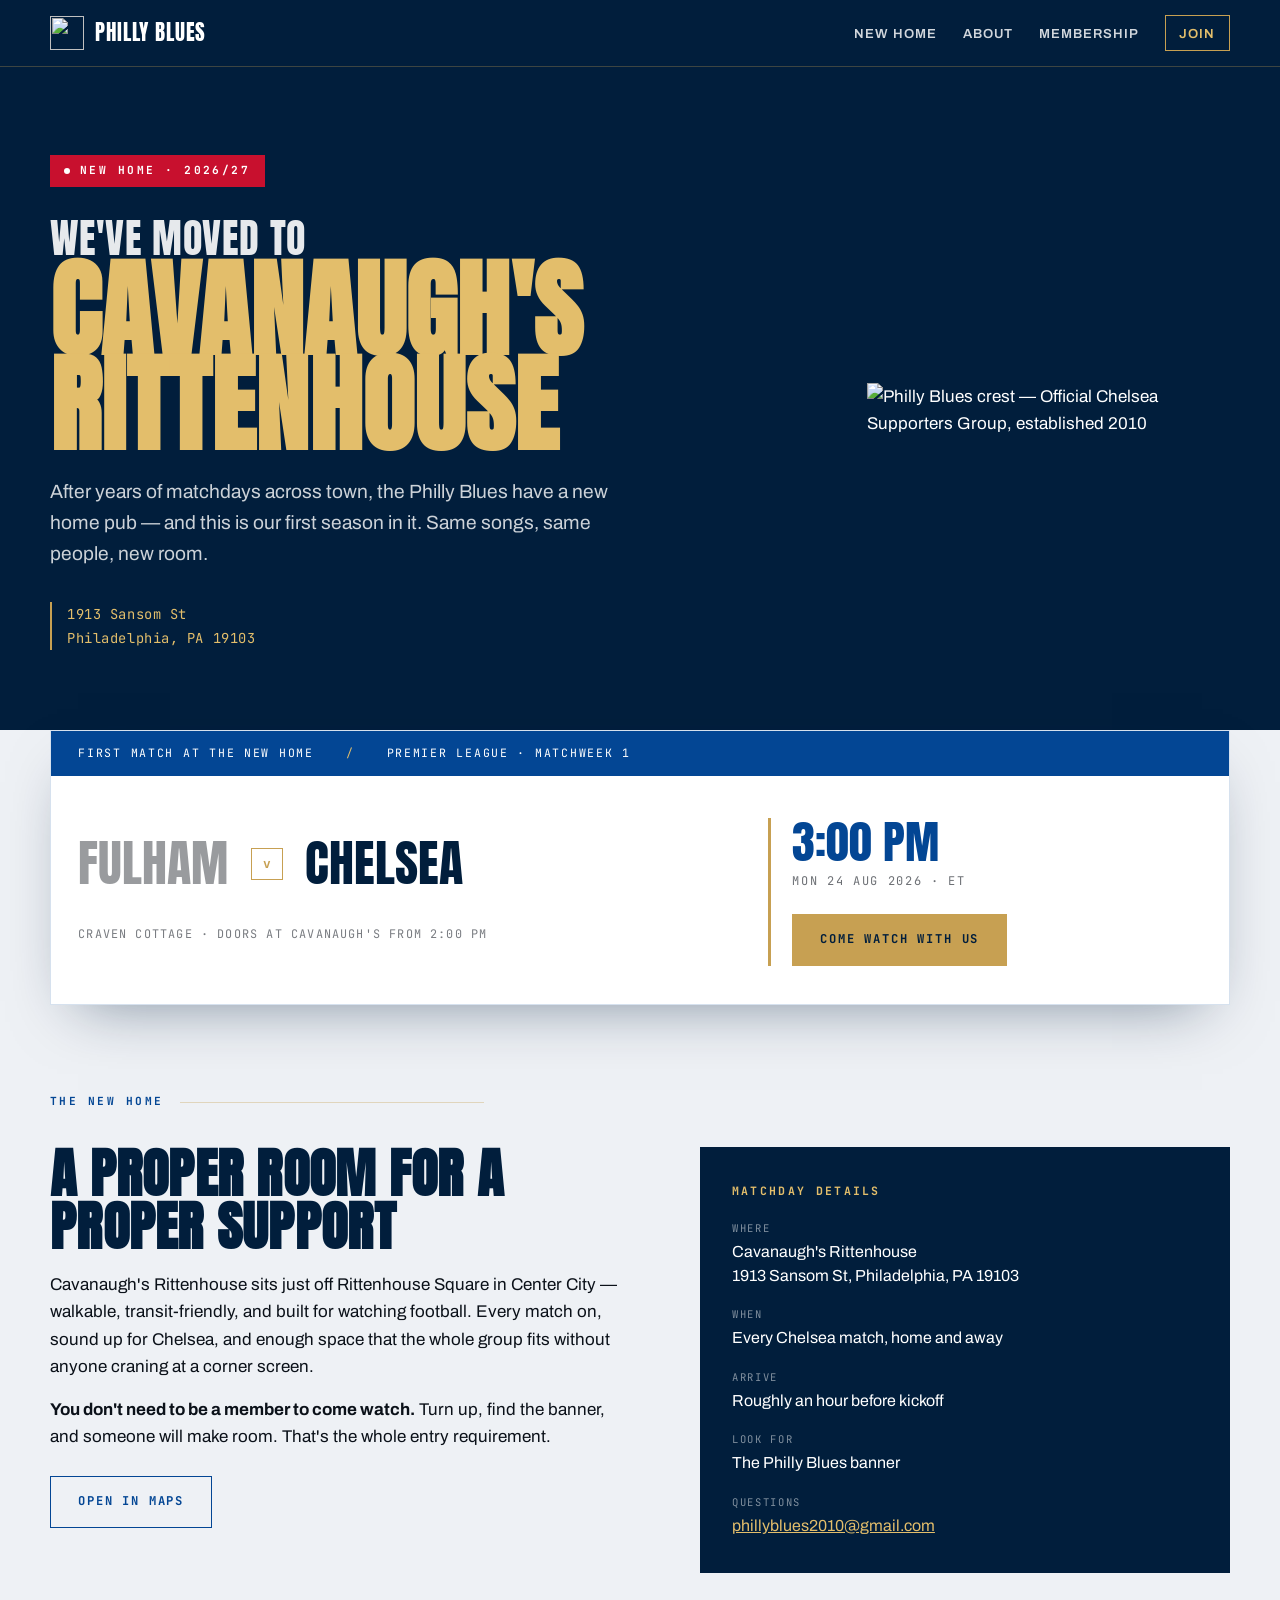
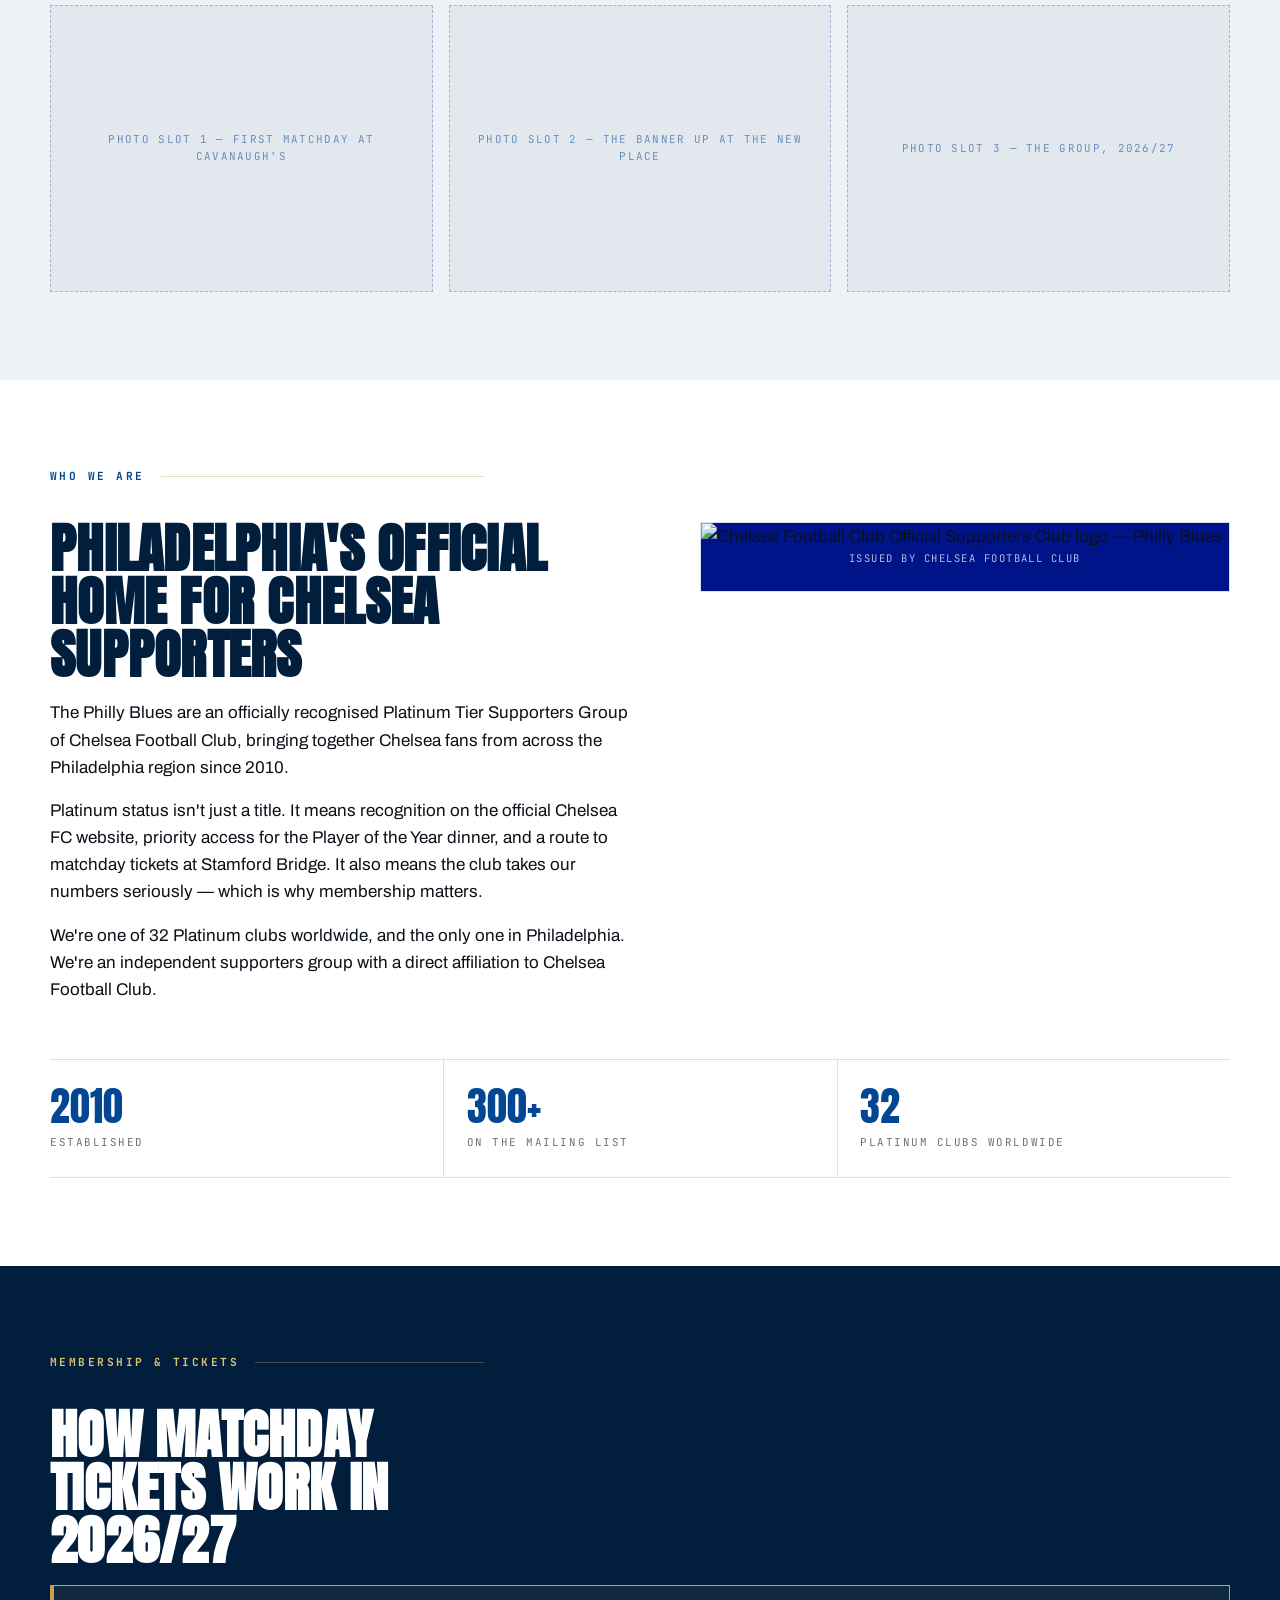
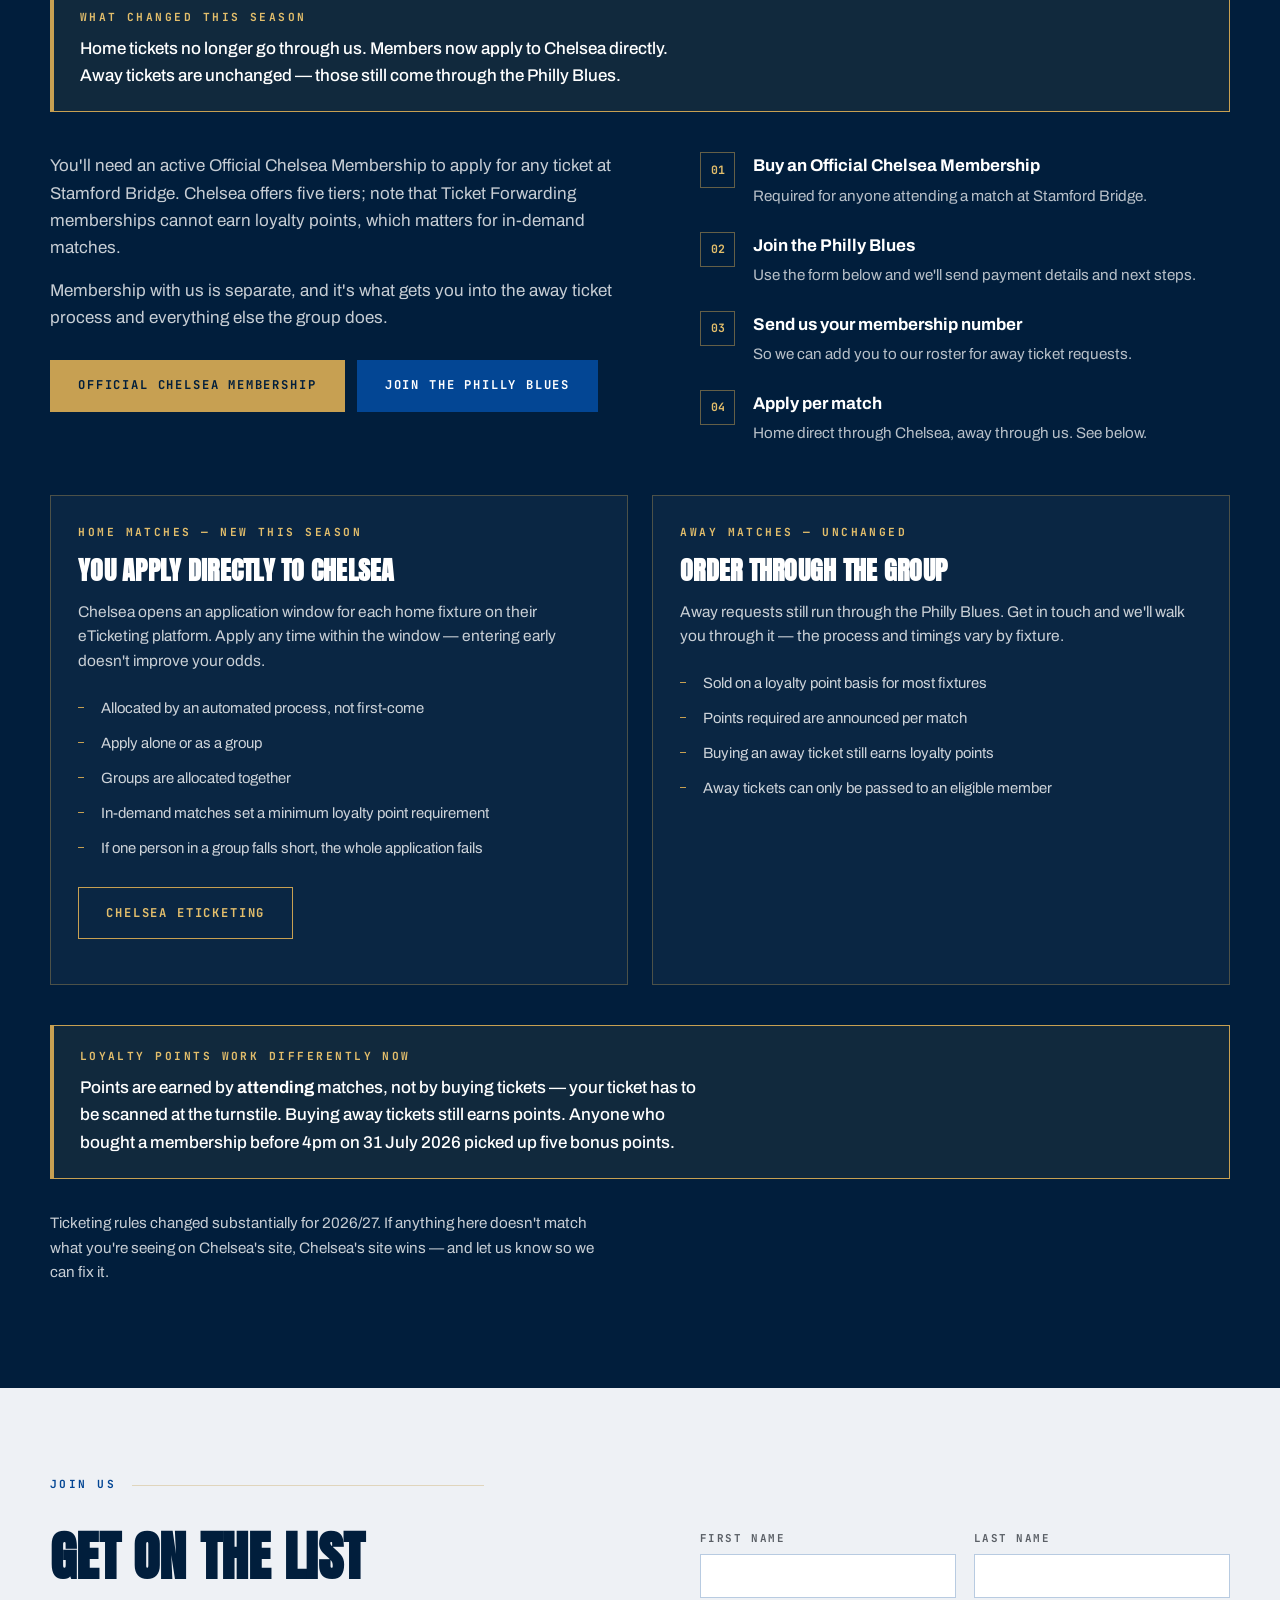
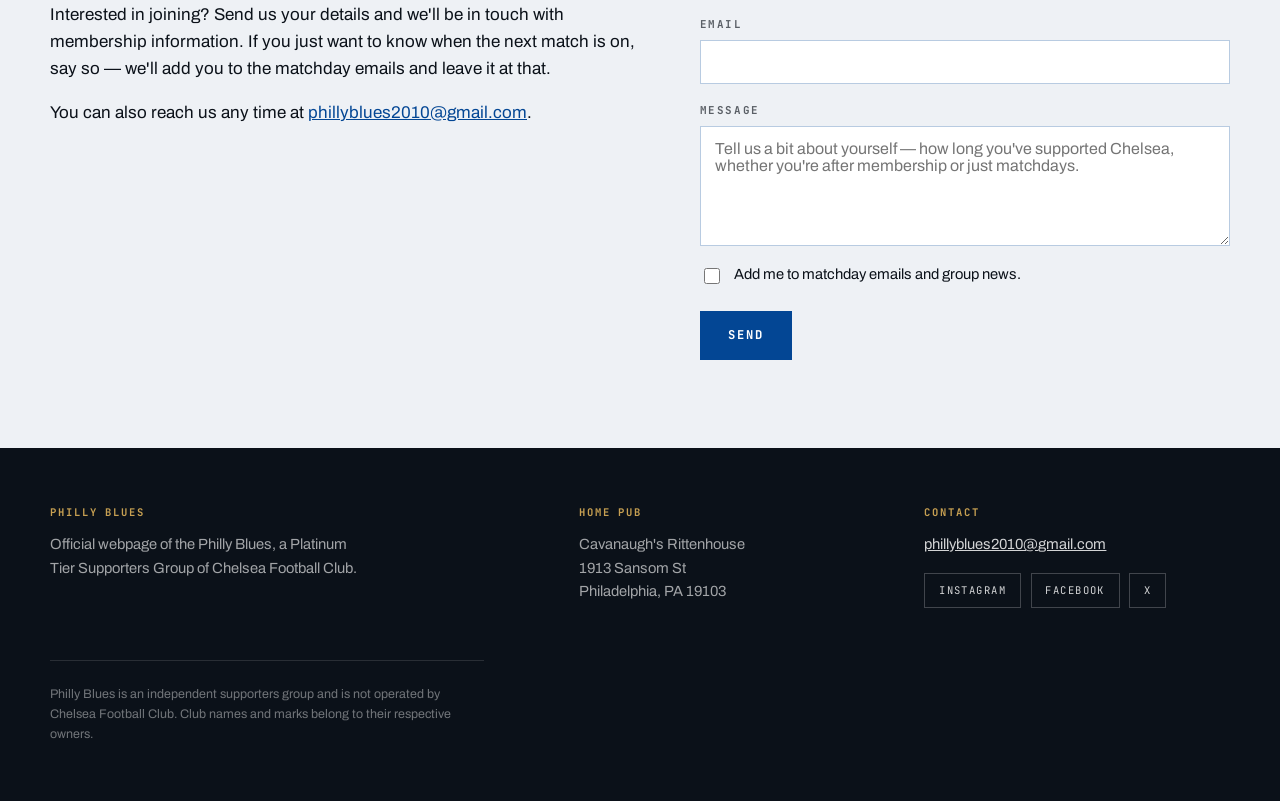
==== index.html @ 61b30cb5 "Add files via upload" ====
<!DOCTYPE html>
<html lang="en">
<head>
<meta charset="utf-8">
<meta name="viewport" content="width=device-width, initial-scale=1">
<title>Philly Blues — Chelsea FC Supporters Group, Philadelphia</title>
<meta name="description" content="The Philly Blues are an official Platinum Tier Chelsea Football Club supporters group in Philadelphia. New home for 2026/27: Cavanaugh's Rittenhouse, 1913 Sansom St.">

<!-- ===================================================================== -->
<!-- TEST DEPLOY ONLY. DELETE THE NEXT LINE BEFORE CONNECTING THE DOMAIN.  -->
<!-- It tells search engines not to index the page. Leaving it in means    -->
<!-- the real site will never show up in Google.                           -->
<!-- ===================================================================== -->
<meta name="robots" content="noindex, nofollow">

<!-- Open Graph: controls how the link looks when shared to Facebook / WhatsApp / iMessage -->
<meta property="og:title" content="Philly Blues — New home for 2026/27">
<meta property="og:description" content="We've moved to Cavanaugh's Rittenhouse. First match Monday 24 August, Fulham v Chelsea, 3:00 PM ET.">
<meta property="og:type" content="website">
<meta property="og:url" content="https://www.phillybluescfc.com/">
<meta property="og:image" content="https://www.phillybluescfc.com/assets/crest-512.png">
<link rel="icon" href="assets/crest-512.png">

<link rel="preconnect" href="https://fonts.googleapis.com">
<link rel="preconnect" href="https://fonts.gstatic.com" crossorigin>
<link href="https://fonts.googleapis.com/css2?family=Anton&family=Archivo:wght@400;500;600;700&family=JetBrains+Mono:wght@400;700&display=swap" rel="stylesheet">

<style>
:root{
  --navy:#034694;
  --navy-deep:#011E3C;
  --navy-mid:#022f68;
  --chelsea-blue:#001489;
  --gold:#C7A052;
  --gold-bright:#E3BE6B;
  --paper:#EEF1F5;
  --paper-warm:#E3E8EE;
  --ink:#0B1119;
  --red:#C8102E;
  --rule:rgba(199,160,82,.35);

  --display:'Anton',Impact,sans-serif;
  --body:'Archivo',system-ui,-apple-system,sans-serif;
  --data:'JetBrains Mono',ui-monospace,monospace;

  --wrap:1180px;
}

*{box-sizing:border-box}
html{scroll-behavior:smooth}
body{
  margin:0;
  background:var(--paper);
  color:var(--ink);
  font-family:var(--body);
  font-size:17px;
  line-height:1.6;
  -webkit-font-smoothing:antialiased;
}
.wrap{width:min(var(--wrap),100% - 2.5rem);margin-inline:auto}

/* ---------- shared type devices ---------- */
.eyebrow{
  font-family:var(--data);
  font-size:.7rem;
  letter-spacing:.22em;
  text-transform:uppercase;
  font-weight:700;
}
.rule-label{
  display:flex;align-items:center;gap:1rem;
  font-family:var(--data);font-size:.7rem;letter-spacing:.22em;
  text-transform:uppercase;color:var(--navy);font-weight:700;
  margin:0 0 2.25rem;
}
.rule-label::after{content:"";flex:1;height:1px;background:var(--rule)}

h2{
  font-family:var(--display);
  font-size:clamp(2.1rem,5vw,3.4rem);
  line-height:.98;
  letter-spacing:.005em;
  text-transform:uppercase;
  margin:0 0 1.1rem;
  color:var(--navy-deep);
}
h3{font-size:1.05rem;font-weight:700;margin:0 0 .5rem;letter-spacing:-.01em}
p{margin:0 0 1rem;max-width:62ch}
a{color:var(--navy)}

:focus-visible{outline:3px solid var(--gold-bright);outline-offset:3px;border-radius:2px}

/* ---------- nav ---------- */
header{
  position:sticky;top:0;z-index:50;
  background:var(--navy-deep);
  border-bottom:1px solid rgba(199,160,82,.3);
}
header .wrap{display:flex;align-items:center;justify-content:space-between;height:66px;gap:1rem}
.brand{display:flex;align-items:center;gap:.7rem;text-decoration:none}
.brand img{width:34px;height:34px}
.brand span{
  font-family:var(--display);color:#fff;font-size:1.32rem;
  letter-spacing:.04em;text-transform:uppercase;white-space:nowrap;
}
nav{display:flex;align-items:center;gap:1.6rem}
nav a{
  color:rgba(255,255,255,.82);text-decoration:none;
  font-size:.82rem;font-weight:600;letter-spacing:.08em;text-transform:uppercase;
  white-space:nowrap;transition:color .18s;
}
nav a:hover{color:var(--gold-bright)}
nav a.join{
  border:1px solid var(--gold);color:var(--gold-bright);padding:.42rem .85rem;
}
nav a.join:hover{background:var(--gold);color:var(--navy-deep)}
@media(max-width:820px){nav{gap:1rem}nav .hide-sm{display:none}}
@media(max-width:420px){.brand span{font-size:1.1rem}.brand img{width:28px;height:28px}}

/* ---------- hero ---------- */
.hero{
  position:relative;
  background:var(--navy-deep);
  color:#fff;
  padding:clamp(3.5rem,8vw,5.5rem) 0 clamp(9rem,16vw,12rem);
}
.hero .wrap{
  position:relative;z-index:1;
  display:grid;grid-template-columns:1.35fr .65fr;
  gap:clamp(2rem,5vw,4rem);align-items:center;
}
/* The crest is shown clean and unaltered — no opacity, no effects,
   on a plain background, per Chelsea's OSC logo usage guidance. */
.hero-crest{width:100%;max-width:400px;height:auto;justify-self:center}
@media(max-width:860px){
  .hero .wrap{grid-template-columns:1fr}
  .hero-crest{max-width:190px;justify-self:start;order:-1;margin-bottom:.5rem}
}

.flag{
  display:inline-flex;align-items:center;gap:.6rem;
  background:var(--red);color:#fff;
  padding:.45rem .9rem;margin-bottom:1.9rem;
}
.flag .dot{width:6px;height:6px;background:#fff;border-radius:50%;
  animation:pulse 2.4s ease-in-out infinite}
@keyframes pulse{0%,100%{opacity:1}50%{opacity:.28}}

.hero-pre{
  font-family:var(--display);
  font-size:clamp(1.5rem,3.4vw,2.5rem);
  line-height:1;text-transform:uppercase;letter-spacing:.02em;
  color:rgba(255,255,255,.9);margin:0 0 .35rem;
}
.hero h1{
  font-family:var(--display);
  font-size:clamp(2.9rem,9.4vw,6.6rem);
  line-height:.9;
  text-transform:uppercase;
  letter-spacing:.004em;
  margin:0 0 1.5rem;
  max-width:13ch;
  color:var(--gold-bright);
}
.hero .kicker{
  font-size:clamp(1rem,2vw,1.2rem);
  color:rgba(255,255,255,.8);max-width:52ch;margin-bottom:2rem;
}
.addr{
  font-family:var(--data);font-size:.86rem;letter-spacing:.04em;
  color:var(--gold-bright);
  border-left:2px solid var(--gold);padding-left:.95rem;line-height:1.75;
}

/* ---------- signature: the matchday card ---------- */
.fixture-zone{background:var(--paper);position:relative}
.fixture{
  background:#fff;
  margin-top:clamp(-8rem,-11vw,-6rem);
  border:1px solid rgba(3,70,148,.16);
  box-shadow:0 24px 60px -28px rgba(1,30,60,.5);
  position:relative;z-index:2;
}
.fixture-rail{
  display:flex;flex-wrap:wrap;gap:.6rem 2rem;
  background:var(--navy);color:#fff;
  padding:.85rem 1.7rem;
  font-family:var(--data);font-size:.72rem;letter-spacing:.15em;text-transform:uppercase;
}
.fixture-rail .sep{color:var(--gold-bright)}
.fixture-body{
  display:grid;grid-template-columns:1.5fr 1fr;gap:2.5rem;
  padding:2.6rem 1.7rem 2.4rem;align-items:center;
}
@media(max-width:860px){.fixture-body{grid-template-columns:1fr;gap:1.8rem}}

.tie{display:flex;align-items:center;gap:1.4rem;flex-wrap:wrap}
.tie .team{
  font-family:var(--display);
  font-size:clamp(1.8rem,4.6vw,3.1rem);
  line-height:1;text-transform:uppercase;color:var(--navy-deep);
}
.tie .team.home{color:rgba(11,17,25,.42)}
.tie .v{
  font-family:var(--data);font-size:.8rem;font-weight:700;
  color:var(--gold);border:1px solid var(--gold);
  width:2rem;height:2rem;display:grid;place-items:center;flex:none;
}
.tie-meta{
  font-family:var(--data);font-size:.74rem;letter-spacing:.1em;
  text-transform:uppercase;color:rgba(11,17,25,.55);
  margin-top:.9rem;width:100%;
}
.kickoff{
  border-left:3px solid var(--gold);padding-left:1.3rem;
}
.kickoff .t{
  font-family:var(--display);font-size:clamp(2rem,4.6vw,2.9rem);
  line-height:1;color:var(--navy);
}
.kickoff .d{
  font-family:var(--data);font-size:.75rem;letter-spacing:.14em;
  text-transform:uppercase;color:rgba(11,17,25,.6);margin-top:.5rem;
}

/* ---------- buttons ---------- */
.btn{
  display:inline-block;text-decoration:none;
  font-family:var(--data);font-size:.76rem;font-weight:700;
  letter-spacing:.15em;text-transform:uppercase;
  padding:.95rem 1.7rem;border:1px solid transparent;cursor:pointer;
  transition:background .18s,color .18s,border-color .18s;
}
.btn-primary{background:var(--navy);color:#fff}
.btn-primary:hover{background:var(--navy-deep)}
.btn-gold{background:var(--gold);color:var(--navy-deep)}
.btn-gold:hover{background:var(--gold-bright)}
.btn-ghost{border-color:var(--navy);color:var(--navy);background:transparent}
.btn-ghost:hover{background:var(--navy);color:#fff}

/* ---------- sections ---------- */
section{padding:clamp(3.5rem,7vw,5.5rem) 0}
.two-col{display:grid;grid-template-columns:1.05fr .95fr;gap:clamp(2rem,5vw,4.5rem);align-items:start}
@media(max-width:860px){.two-col{grid-template-columns:1fr}}

.venue-card{
  background:var(--navy-deep);color:#fff;padding:2.2rem 2rem;
}
.venue-card h3{color:var(--gold-bright);font-family:var(--data);
  font-size:.72rem;letter-spacing:.2em;text-transform:uppercase;margin-bottom:1.2rem}
.venue-card dl{margin:0;display:grid;gap:1.15rem}
.venue-card dt{
  font-family:var(--data);font-size:.66rem;letter-spacing:.16em;
  text-transform:uppercase;color:rgba(255,255,255,.5);margin-bottom:.2rem;
}
.venue-card dd{margin:0;font-size:1rem;line-height:1.5}
.venue-card a{color:var(--gold-bright)}

.stats{
  display:grid;grid-template-columns:repeat(3,1fr);
  border-top:1px solid var(--rule);border-bottom:1px solid var(--rule);
  margin:2.5rem 0 0;
}
@media(max-width:680px){.stats{grid-template-columns:1fr;}
  .stats .stat+.stat{border-top:1px solid var(--rule);border-left:0}}
.stat{padding:1.6rem 1.4rem 1.6rem 0}
.stat+.stat{border-left:1px solid var(--rule);padding-left:1.4rem}
.stat .n{font-family:var(--display);font-size:2.5rem;line-height:1;color:var(--navy)}
.stat .l{font-family:var(--data);font-size:.68rem;letter-spacing:.14em;
  text-transform:uppercase;color:rgba(11,17,25,.6);margin-top:.5rem}

/* membership */
.membership{background:var(--navy-deep);color:#fff}
.membership h2{color:#fff}
.membership .rule-label{color:var(--gold-bright)}
.membership .rule-label::after{background:rgba(199,160,82,.35)}
.membership p{color:rgba(255,255,255,.78)}
.alert{
  border:1px solid var(--gold);border-left-width:4px;
  padding:1.4rem 1.6rem;margin:0 0 2rem;background:rgba(199,160,82,.08);
}
.alert .eyebrow{color:var(--gold-bright);display:block;margin-bottom:.5rem}
.alert p{color:#fff;margin:0;font-weight:500}
.steps{list-style:none;margin:0;padding:0;display:grid;gap:1.4rem;counter-reset:s}
.steps li{display:grid;grid-template-columns:auto 1fr;gap:1.1rem;align-items:start}
.steps li::before{
  counter-increment:s;content:counter(s,decimal-leading-zero);
  font-family:var(--data);font-size:.72rem;font-weight:700;color:var(--gold-bright);
  border:1px solid rgba(199,160,82,.5);width:2.1rem;height:2.1rem;
  display:grid;place-items:center;
}
.steps strong{display:block;color:#fff;margin-bottom:.15rem}
.steps span{color:rgba(255,255,255,.72);font-size:.95rem}

/* join form */
.form-grid{display:grid;grid-template-columns:1fr 1fr;gap:1.1rem}
@media(max-width:560px){.form-grid{grid-template-columns:1fr}}
.field{display:flex;flex-direction:column;gap:.4rem;margin-bottom:1.1rem}
.field label{
  font-family:var(--data);font-size:.68rem;letter-spacing:.14em;
  text-transform:uppercase;color:rgba(11,17,25,.65);font-weight:700;
}
.field input,.field textarea{
  font-family:var(--body);font-size:1rem;padding:.8rem .9rem;
  border:1px solid rgba(3,70,148,.28);background:#fff;color:var(--ink);
  transition:border-color .18s;
}
.field input:focus,.field textarea:focus{border-color:var(--navy)}
.field textarea{min-height:120px;resize:vertical}
.check{display:flex;gap:.7rem;align-items:flex-start;margin-bottom:1.5rem;font-size:.92rem}
.check input{margin-top:.3rem;width:16px;height:16px;flex:none;accent-color:var(--navy)}

/* Official Supporters Club badge — Chelsea-issued logo, shown unaltered on its
   own Reflex Blue (#001489) so the artwork sits on a plain, matching field. */
.osc-card{border:1px solid rgba(3,70,148,.16)}
.osc-card img{display:block;width:100%;height:auto;background:var(--chelsea-blue)}
.osc-card figcaption{
  background:var(--chelsea-blue);color:rgba(255,255,255,.7);
  font-family:var(--data);font-size:.66rem;letter-spacing:.14em;
  text-transform:uppercase;padding:0 1.4rem 1.5rem;text-align:center;
}

/* home vs away ticket cards */
.ticket-split{
  display:grid;grid-template-columns:1fr 1fr;gap:1.5rem;margin-top:3rem;
}
@media(max-width:860px){.ticket-split{grid-template-columns:1fr}}
.ticket-card{
  border:1px solid rgba(199,160,82,.35);
  padding:1.8rem 1.7rem;
  background:rgba(255,255,255,.035);
}
.ticket-card .eyebrow{color:var(--gold-bright);display:block;margin-bottom:.9rem}
.ticket-card h3{
  font-family:var(--display);font-size:1.6rem;line-height:1.05;
  text-transform:uppercase;color:#fff;margin:0 0 1rem;letter-spacing:.01em;
}
.ticket-card p{color:rgba(255,255,255,.78);font-size:.97rem}
.ticket-card ul{margin:1.1rem 0 0;padding:0;list-style:none}
.ticket-card li{
  color:rgba(255,255,255,.8);font-size:.93rem;line-height:1.45;
  padding:.42rem 0 .42rem 1.4rem;position:relative;
}
.ticket-card li::before{
  content:"";position:absolute;left:0;top:.95rem;
  width:6px;height:1px;background:var(--gold);
}
.btn-ghost-light{border-color:var(--gold);color:var(--gold-bright);background:transparent}
.btn-ghost-light:hover{background:var(--gold);color:var(--navy-deep)}

/* photo placeholders — remove once real Cavanaugh's photos exist */
.photo-slot{
  aspect-ratio:4/3;background:var(--paper-warm);
  border:1px dashed rgba(3,70,148,.3);
  display:grid;place-items:center;text-align:center;padding:1rem;
  font-family:var(--data);font-size:.68rem;letter-spacing:.12em;
  text-transform:uppercase;color:rgba(3,70,148,.55);
}
.photo-row{display:grid;grid-template-columns:repeat(3,1fr);gap:1rem;margin-top:2rem}
@media(max-width:680px){.photo-row{grid-template-columns:1fr}}

footer{background:var(--ink);color:rgba(255,255,255,.62);padding:3.5rem 0 2.5rem;font-size:.92rem}
footer .cols{display:grid;grid-template-columns:1.6fr 1fr 1fr;gap:2.5rem}
@media(max-width:760px){footer .cols{grid-template-columns:1fr;gap:1.8rem}}
footer h4{
  font-family:var(--data);font-size:.66rem;letter-spacing:.18em;text-transform:uppercase;
  color:var(--gold);margin:0 0 .8rem;
}
footer a{color:rgba(255,255,255,.82)}
.socials{display:flex;flex-wrap:wrap;gap:.6rem;margin:.9rem 0 0;padding:0;list-style:none}
.socials a{
  display:inline-block;text-decoration:none;
  border:1px solid rgba(255,255,255,.22);
  color:rgba(255,255,255,.82);
  font-family:var(--data);font-size:.66rem;letter-spacing:.14em;
  text-transform:uppercase;padding:.5rem .85rem;
  transition:border-color .18s,color .18s,background .18s;
}
.socials a:hover{border-color:var(--gold);color:var(--navy-deep);background:var(--gold)}
.legal{
  margin-top:2.5rem;padding-top:1.5rem;border-top:1px solid rgba(255,255,255,.12);
  font-size:.78rem;color:rgba(255,255,255,.42);
}

@media(prefers-reduced-motion:reduce){
  *{animation:none!important;transition:none!important}
  html{scroll-behavior:auto}
}
</style>
</head>
<body>

<header>
  <div class="wrap">
    <a class="brand" href="#top">
      <img src="assets/crest-knockout.png" alt="">
      <span>Philly Blues</span>
    </a>
    <nav>
      <a href="#venue" class="hide-sm">New home</a>
      <a href="#about" class="hide-sm">About</a>
      <a href="#membership" class="hide-sm">Membership</a>
      <a href="#join" class="join">Join</a>
    </nav>
  </div>
</header>

<main id="top">

  <!-- ===================== HERO ===================== -->
  <div class="hero" id="home">
    <div class="wrap">
      <div>
        <span class="flag eyebrow"><span class="dot"></span> New home · 2026/27</span>
        <p class="hero-pre">We've moved to</p>
        <h1>Cavanaugh's Rittenhouse</h1>
        <p class="kicker">
          After years of matchdays across town, the Philly Blues have a new home pub —
          and this is our first season in it. Same songs, same people, new room.
        </p>
        <p class="addr">
          1913 Sansom St<br>
          Philadelphia, PA 19103
        </p>
      </div>
      <img class="hero-crest" src="assets/crest.png"
           alt="Philly Blues crest — Official Chelsea Supporters Group, established 2010">
    </div>
  </div>

  <!-- ============== SIGNATURE: MATCHDAY CARD ============== -->
  <div class="fixture-zone">
    <div class="wrap">
      <div class="fixture">
        <div class="fixture-rail">
          <span>First match at the new home</span>
          <span class="sep">/</span>
          <span>Premier League · Matchweek 1</span>
        </div>
        <div class="fixture-body">
          <div>
            <div class="tie">
              <span class="team home">Fulham</span>
              <span class="v">v</span>
              <span class="team">Chelsea</span>
              <div class="tie-meta">Craven Cottage · Doors at Cavanaugh's from 2:00 PM</div>
            </div>
          </div>
          <div class="kickoff">
            <div class="t">3:00 PM</div>
            <div class="d">Mon 24 Aug 2026 · ET</div>
            <p style="margin:1.4rem 0 0">
              <a class="btn btn-gold" href="#join">Come watch with us</a>
            </p>
          </div>
        </div>
      </div>
    </div>
  </div>

  <!-- ===================== THE NEW HOME ===================== -->
  <section id="venue">
    <div class="wrap">
      <p class="rule-label">The new home</p>
      <div class="two-col">
        <div>
          <h2>A proper room for a proper support</h2>
          <p>
            Cavanaugh's Rittenhouse sits just off Rittenhouse Square in Center City — walkable,
            transit-friendly, and built for watching football. Every match on, sound up for
            Chelsea, and enough space that the whole group fits without anyone craning at a
            corner screen.
          </p>
          <p>
            <strong>You don't need to be a member to come watch.</strong> Turn up, find the
            banner, and someone will make room. That's the whole entry requirement.
          </p>
          <p style="margin-top:1.6rem">
            <a class="btn btn-ghost"
               href="https://www.google.com/maps/search/?api=1&query=Cavanaugh%27s+Rittenhouse+1913+Sansom+St+Philadelphia"
               target="_blank" rel="noopener">Open in Maps</a>
          </p>
        </div>

        <div class="venue-card">
          <h3>Matchday details</h3>
          <dl>
            <div><dt>Where</dt><dd>Cavanaugh's Rittenhouse<br>1913 Sansom St, Philadelphia, PA 19103</dd></div>
            <div><dt>When</dt><dd>Every Chelsea match, home and away</dd></div>
            <div><dt>Arrive</dt><dd>Roughly an hour before kickoff</dd></div>
            <div><dt>Look for</dt><dd>The Philly Blues banner</dd></div>
            <div><dt>Questions</dt><dd><a href="mailto:phillyblues2010@gmail.com">phillyblues2010@gmail.com</a></dd></div>
          </dl>
        </div>
      </div>

      <div class="photo-row">
        <div class="photo-slot">Photo slot 1 — first matchday at Cavanaugh's</div>
        <div class="photo-slot">Photo slot 2 — the banner up at the new place</div>
        <div class="photo-slot">Photo slot 3 — the group, 2026/27</div>
      </div>
    </div>
  </section>

  <!-- ===================== ABOUT ===================== -->
  <section id="about" style="background:#fff">
    <div class="wrap">
      <p class="rule-label">Who we are</p>
      <div class="two-col">
        <div>
          <h2>Philadelphia's official home for Chelsea supporters</h2>
          <p>
            The Philly Blues are an officially recognised Platinum Tier Supporters Group of
            Chelsea Football Club, bringing together Chelsea fans from across the Philadelphia
            region since 2010.
          </p>
          <p>
            Platinum status isn't just a title. It means recognition on the official Chelsea FC
            website, priority access for the Player of the Year dinner, and a route to matchday
            tickets at Stamford Bridge. It also means the club takes our numbers seriously —
            which is why membership matters.
          </p>
          <p>
            We're one of 32 Platinum clubs worldwide, and the only one in Philadelphia. We're an
            independent supporters group with a direct affiliation to Chelsea Football Club.
          </p>
        </div>
        <div>
          <figure class="osc-card" style="margin:0">
            <img src="assets/osc-logo.jpg"
                 alt="Chelsea Football Club Official Supporters Club logo — Philly Blues">
            <figcaption>Issued by Chelsea Football Club</figcaption>
          </figure>
        </div>
      </div>

      <div class="stats">
        <div class="stat"><div class="n">2010</div><div class="l">Established</div></div>
        <div class="stat"><div class="n">300+</div><div class="l">On the mailing list</div></div>
        <div class="stat"><div class="n">32</div><div class="l">Platinum clubs worldwide</div></div>
      </div>
    </div>
  </section>

  <!-- ===================== MEMBERSHIP ===================== -->
  <section id="membership" class="membership">
    <div class="wrap">
      <p class="rule-label">Membership &amp; tickets</p>
      <h2 style="max-width:16ch">How matchday tickets work in 2026/27</h2>

      <div class="alert">
        <span class="eyebrow">What changed this season</span>
        <p>
          Home tickets no longer go through us. Members now apply to Chelsea directly. Away
          tickets are unchanged — those still come through the Philly Blues.
        </p>
      </div>

      <div class="two-col" style="margin-top:2.5rem">
        <div>
          <p>
            You'll need an active Official Chelsea Membership to apply for any ticket at
            Stamford Bridge. Chelsea offers five tiers; note that Ticket Forwarding memberships
            cannot earn loyalty points, which matters for in-demand matches.
          </p>
          <p>
            Membership with us is separate, and it's what gets you into the away ticket process
            and everything else the group does.
          </p>
          <p style="margin-top:1.8rem">
            <a class="btn btn-gold"
               href="https://memberships.chelseafc.com/en"
               target="_blank" rel="noopener">Official Chelsea Membership</a>
            <a class="btn btn-primary" href="#join" style="margin-left:.5rem">Join the Philly Blues</a>
          </p>
        </div>

        <div>
          <ol class="steps">
            <li><div><strong>Buy an Official Chelsea Membership</strong><span>Required for anyone attending a match at Stamford Bridge.</span></div></li>
            <li><div><strong>Join the Philly Blues</strong><span>Use the form below and we'll send payment details and next steps.</span></div></li>
            <li><div><strong>Send us your membership number</strong><span>So we can add you to our roster for away ticket requests.</span></div></li>
            <li><div><strong>Apply per match</strong><span>Home direct through Chelsea, away through us. See below.</span></div></li>
          </ol>
        </div>
      </div>

      <div class="ticket-split">
        <div class="ticket-card">
          <span class="eyebrow">Home matches — new this season</span>
          <h3>You apply directly to Chelsea</h3>
          <p>
            Chelsea opens an application window for each home fixture on their eTicketing
            platform. Apply any time within the window — entering early doesn't improve your
            odds.
          </p>
          <ul>
            <li>Allocated by an automated process, not first-come</li>
            <li>Apply alone or as a group</li>
            <li>Groups are allocated together</li>
            <li>In-demand matches set a minimum loyalty point requirement</li>
            <li>If one person in a group falls short, the whole application fails</li>
          </ul>
          <p style="margin-top:1.3rem">
            <a class="btn btn-ghost-light" href="https://www.eticketing.co.uk/chelseafc/"
               target="_blank" rel="noopener">Chelsea eTicketing</a>
          </p>
        </div>

        <div class="ticket-card">
          <span class="eyebrow">Away matches — unchanged</span>
          <h3>Order through the group</h3>
          <p>
            Away requests still run through the Philly Blues. Get in touch and we'll walk you
            through it — the process and timings vary by fixture.
          </p>
          <ul>
            <li>Sold on a loyalty point basis for most fixtures</li>
            <li>Points required are announced per match</li>
            <li>Buying an away ticket still earns loyalty points</li>
            <li>Away tickets can only be passed to an eligible member</li>
          </ul>
        </div>
      </div>

      <div class="alert" style="margin-top:2.5rem">
        <span class="eyebrow">Loyalty points work differently now</span>
        <p>
          Points are earned by <strong>attending</strong> matches, not by buying tickets — your
          ticket has to be scanned at the turnstile. Buying away tickets still earns points.
          Anyone who bought a membership before 4pm on 31 July 2026 picked up five bonus points.
        </p>
      </div>

      <p style="margin-top:2rem;font-size:.95rem">
        Ticketing rules changed substantially for 2026/27. If anything here doesn't match what
        you're seeing on Chelsea's site, Chelsea's site wins — and let us know so we can fix it.
      </p>
    </div>
  </section>

  <!-- ===================== JOIN ===================== -->
  <section id="join">
    <div class="wrap">
      <p class="rule-label">Join us</p>
      <div class="two-col">
        <div>
          <h2>Get on the list</h2>
          <p>
            Interested in joining? Send us your details and we'll be in touch with membership
            information. If you just want to know when the next match is on, say so — we'll add
            you to the matchday emails and leave it at that.
          </p>
          <p>
            You can also reach us any time at
            <a href="mailto:phillyblues2010@gmail.com">phillyblues2010@gmail.com</a>.
          </p>
        </div>

        <!-- FORM: GitHub Pages cannot process submissions on its own.
             Replace YOUR_FORM_ID below with a real Formspree endpoint (free tier is fine),
             or swap the action for Basin / Tally / a Google Form. -->
        <form action="https://formspree.io/f/YOUR_FORM_ID" method="POST">
          <div class="form-grid">
            <div class="field">
              <label for="fname">First name</label>
              <input id="fname" name="first_name" type="text" autocomplete="given-name" required>
            </div>
            <div class="field">
              <label for="lname">Last name</label>
              <input id="lname" name="last_name" type="text" autocomplete="family-name" required>
            </div>
          </div>
          <div class="field">
            <label for="email">Email</label>
            <input id="email" name="email" type="email" autocomplete="email" required>
          </div>
          <div class="field">
            <label for="msg">Message</label>
            <textarea id="msg" name="message" placeholder="Tell us a bit about yourself — how long you've supported Chelsea, whether you're after membership or just matchdays."></textarea>
          </div>
          <label class="check">
            <input type="checkbox" name="newsletter" value="yes">
            <span>Add me to matchday emails and group news.</span>
          </label>
          <button class="btn btn-primary" type="submit">Send</button>
        </form>
      </div>
    </div>
  </section>

</main>

<footer>
  <div class="wrap">
    <div class="cols">
      <div>
        <h4>Philly Blues</h4>
        <p style="max-width:40ch">
          Official webpage of the Philly Blues, a Platinum Tier Supporters Group of
          Chelsea Football Club.
        </p>
      </div>
      <div>
        <h4>Home pub</h4>
        <p>
          Cavanaugh's Rittenhouse<br>
          1913 Sansom St<br>
          Philadelphia, PA 19103
        </p>
      </div>
      <div>
        <h4>Contact</h4>
        <p><a href="mailto:phillyblues2010@gmail.com">phillyblues2010@gmail.com</a></p>
        <ul class="socials">
          <li><a href="https://www.instagram.com/philly_blues/" target="_blank" rel="noopener">Instagram</a></li>
          <!-- TODO: confirm these two are still live (sourced from a 2023 event flyer) -->
          <li><a href="https://www.facebook.com/phillybluesfc" target="_blank" rel="noopener">Facebook</a></li>
          <li><a href="https://x.com/phillyblues" target="_blank" rel="noopener">X</a></li>
        </ul>
      </div>
    </div>
    <p class="legal">
      Philly Blues is an independent supporters group and is not operated by Chelsea Football Club.
      Club names and marks belong to their respective owners.
    </p>
  </div>
</footer>

</body>
</html>
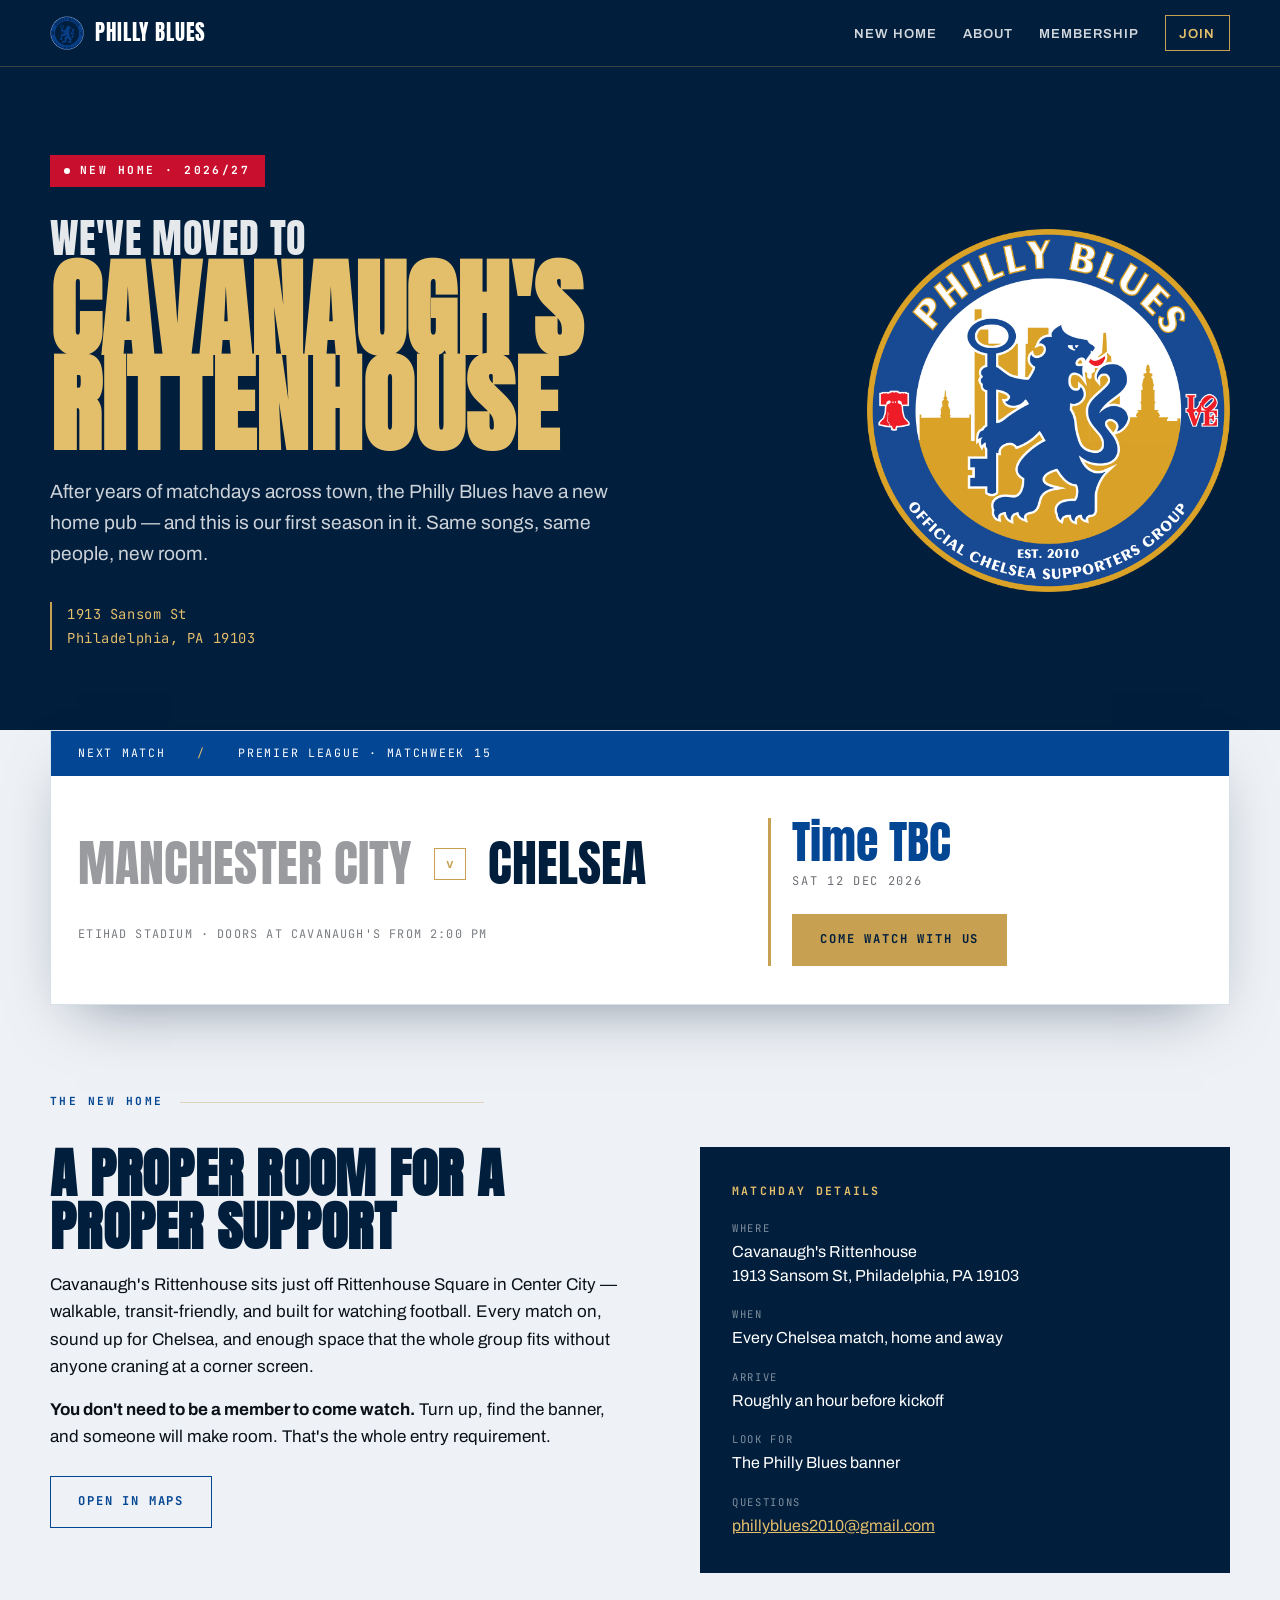
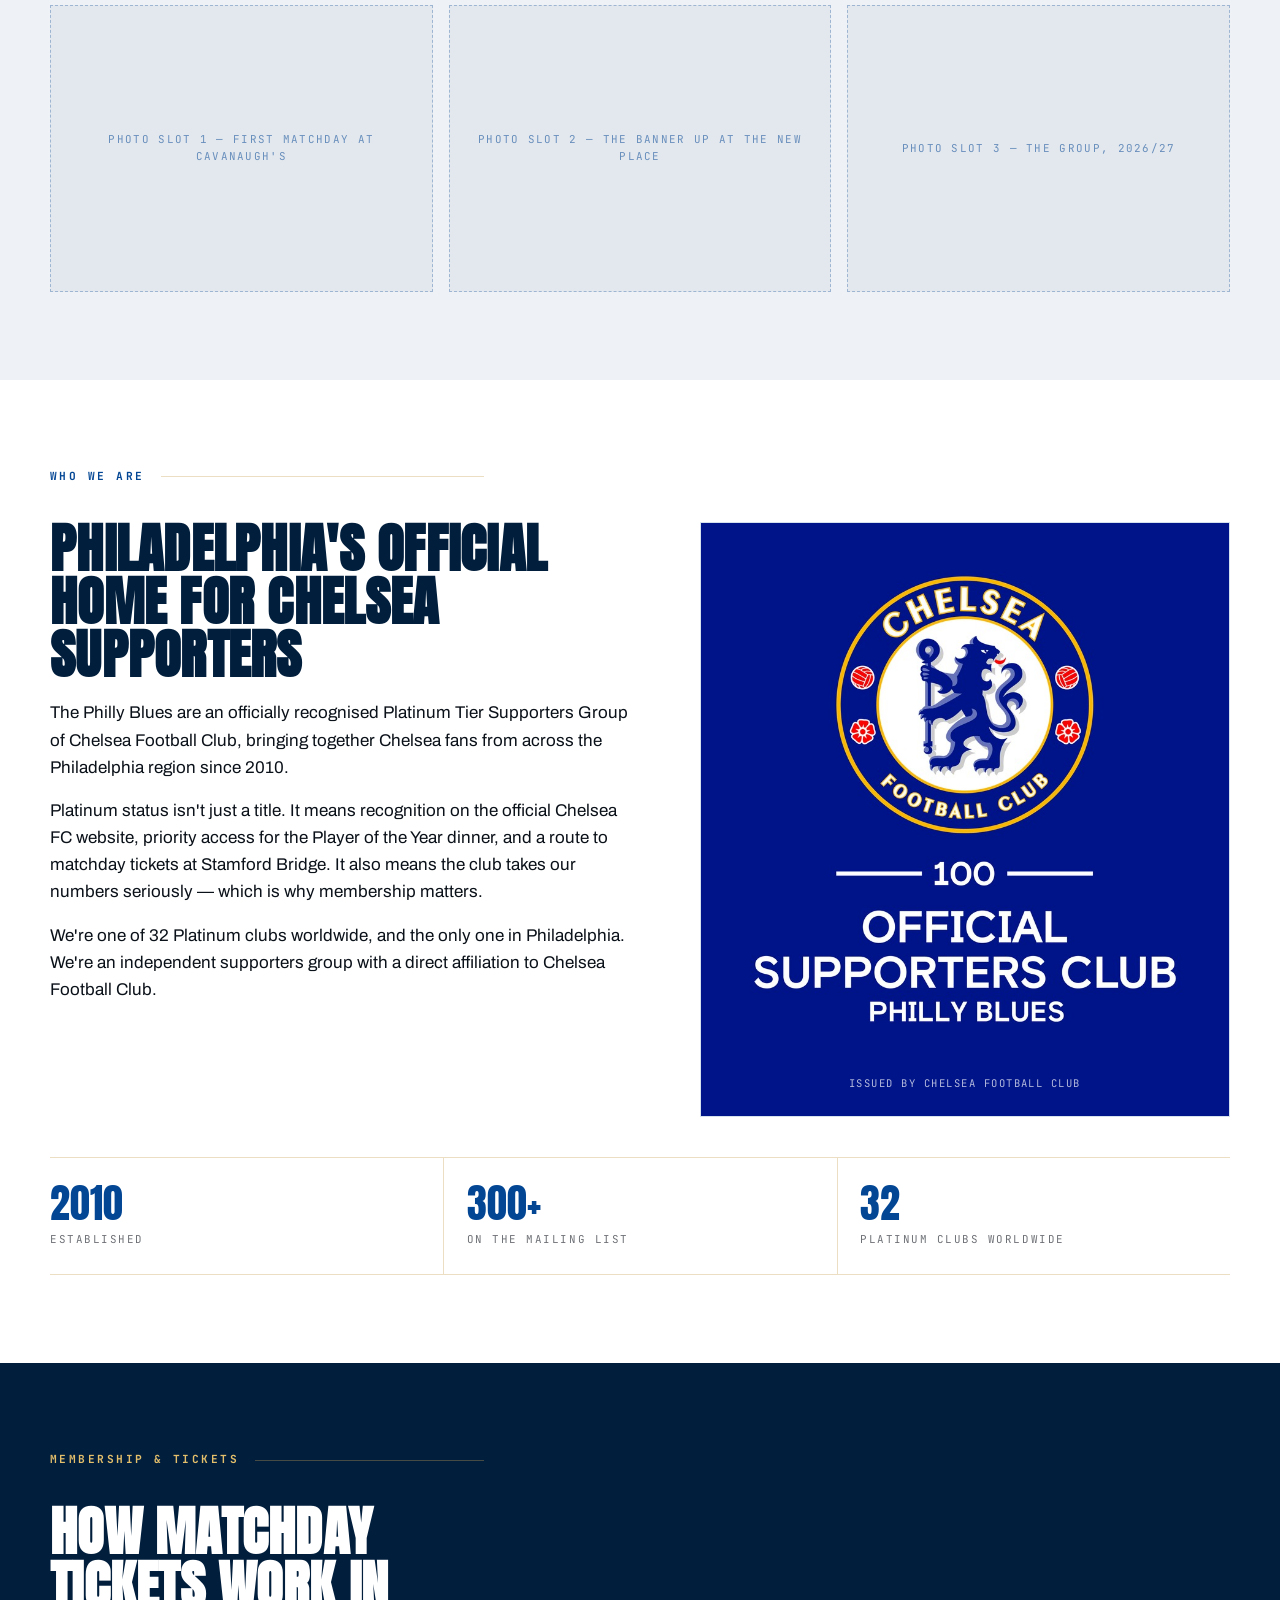
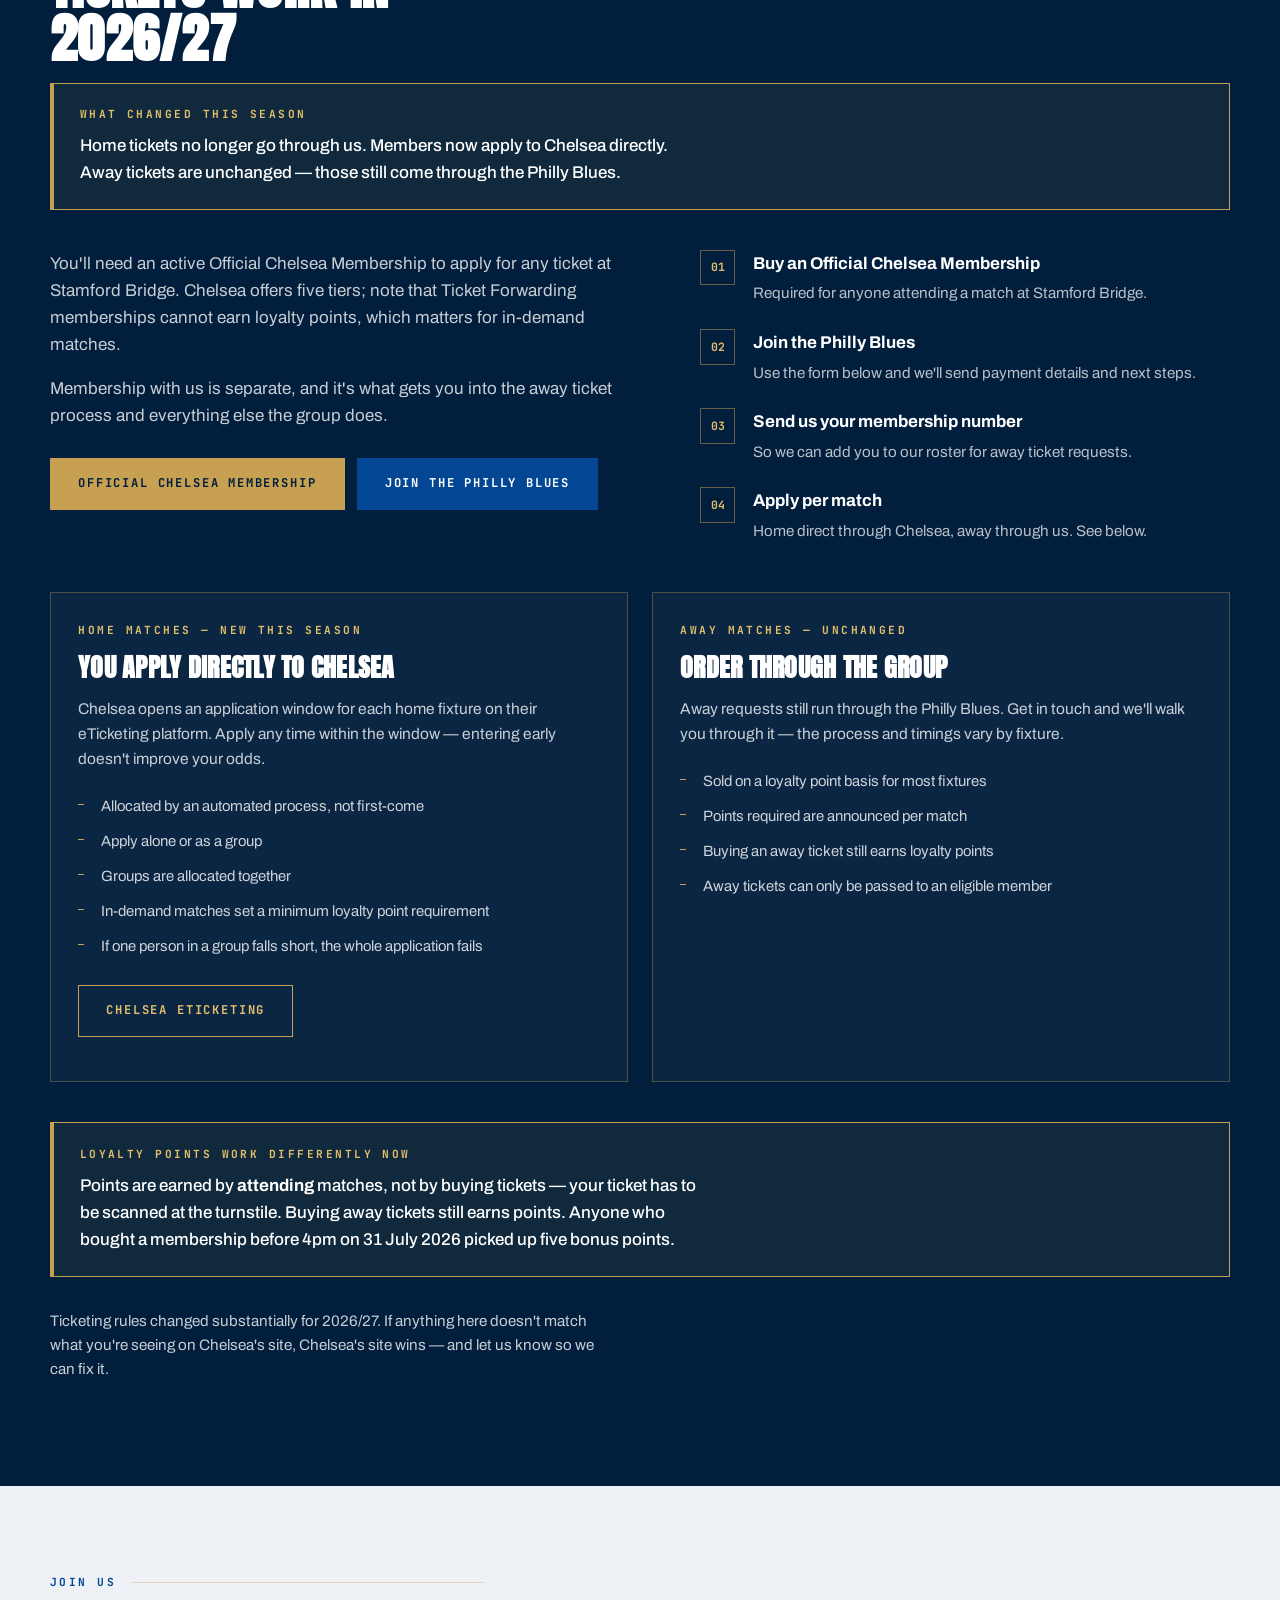
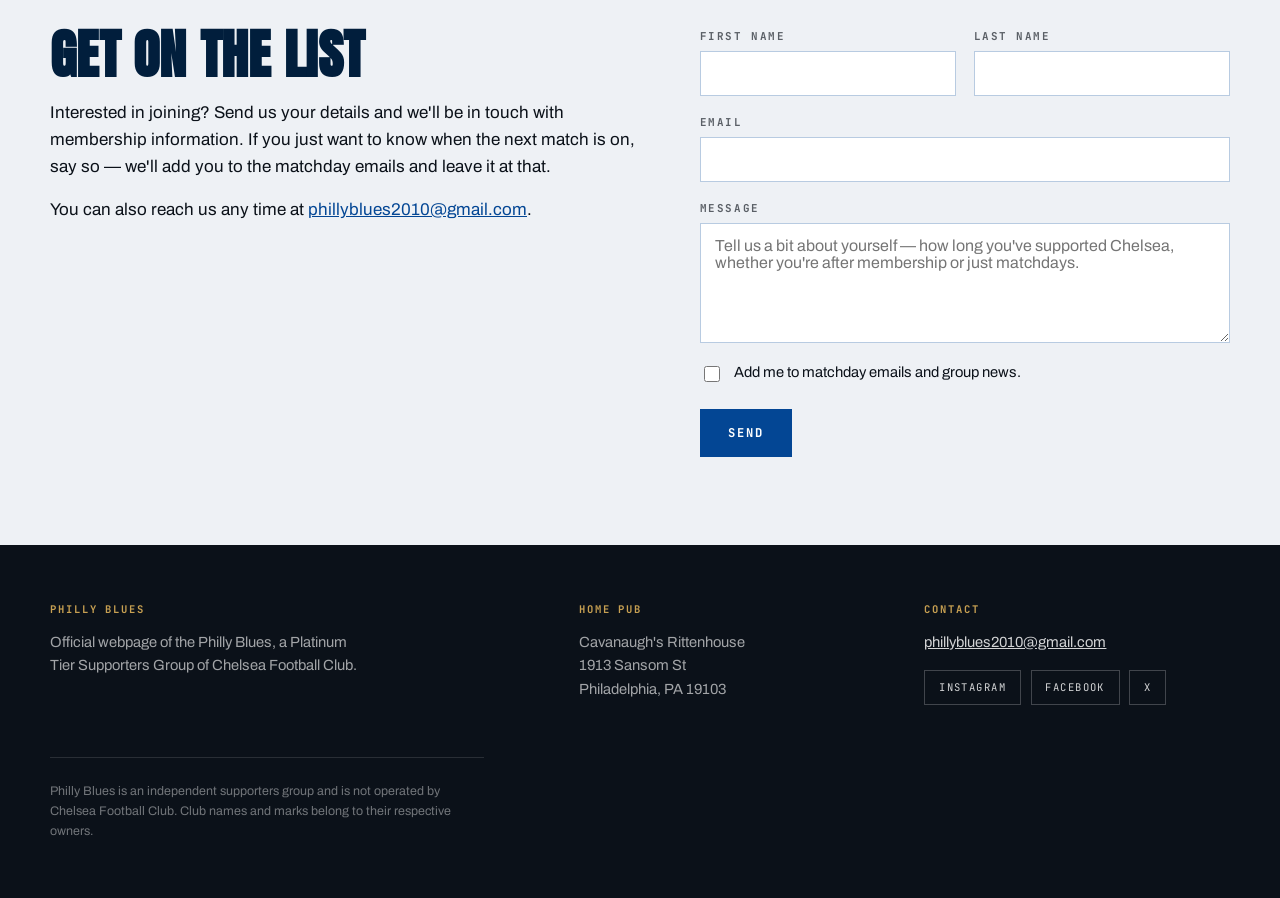
==== commit 3845918e: "Add files via upload" ====
--- a/index.html
+++ b/index.html
@@ -200,7 +200,7 @@
   font-size:clamp(1.8rem,4.6vw,3.1rem);
   line-height:1;text-transform:uppercase;color:var(--navy-deep);
 }
-.tie .team.home{color:rgba(11,17,25,.42)}
+.tie .team.home,.tie .team.opp{color:rgba(11,17,25,.42)}
 .tie .v{
   font-family:var(--data);font-size:.8rem;font-weight:700;
   color:var(--gold);border:1px solid var(--gold);
@@ -432,23 +432,26 @@
   <div class="fixture-zone">
     <div class="wrap">
       <div class="fixture">
+        <!-- The text below is the FALLBACK. The script at the end of this file
+             replaces it with the next fixture from fixtures.json. If that script
+             or that file ever fails, whatever is written here is what shows. -->
         <div class="fixture-rail">
-          <span>First match at the new home</span>
+          <span id="fx-label">First match at the new home</span>
           <span class="sep">/</span>
-          <span>Premier League · Matchweek 1</span>
+          <span id="fx-comp">Premier League · Matchweek 1</span>
         </div>
         <div class="fixture-body">
           <div>
             <div class="tie">
-              <span class="team home">Fulham</span>
+              <span class="team opp" id="fx-team-a">Fulham</span>
               <span class="v">v</span>
-              <span class="team">Chelsea</span>
-              <div class="tie-meta">Craven Cottage · Doors at Cavanaugh's from 2:00 PM</div>
+              <span class="team" id="fx-team-b">Chelsea</span>
+              <div class="tie-meta" id="fx-meta">Craven Cottage · Doors at Cavanaugh's from 2:00 PM</div>
             </div>
           </div>
           <div class="kickoff">
-            <div class="t">3:00 PM</div>
-            <div class="d">Mon 24 Aug 2026 · ET</div>
+            <div class="t" id="fx-time">3:00 PM</div>
+            <div class="d" id="fx-date">Mon 24 Aug 2026 · ET</div>
             <p style="margin:1.4rem 0 0">
               <a class="btn btn-gold" href="#join">Come watch with us</a>
             </p>
@@ -727,5 +730,99 @@
   </div>
 </footer>
 
+<script>
+/* ==================================================================
+   FIXTURE CARD
+
+   Reads fixtures.json and shows the next match that hasn't been
+   played yet. Nothing else on the page depends on this.
+
+   IF THIS FAILS, NOTHING BREAKS. Missing file, a typo in the JSON,
+   no internet - the card simply keeps the text written in the HTML
+   above. It never goes blank.
+
+   To change a fixture, edit fixtures.json. Do not edit this script.
+   ================================================================== */
+(function () {
+  var el = {
+    label: document.getElementById('fx-label'),
+    comp:  document.getElementById('fx-comp'),
+    teamA: document.getElementById('fx-team-a'),
+    teamB: document.getElementById('fx-team-b'),
+    meta:  document.getElementById('fx-meta'),
+    time:  document.getElementById('fx-time'),
+    date:  document.getElementById('fx-date')
+  };
+  for (var k in el) { if (!el[k]) return; }
+
+  fetch('fixtures.json', { cache: 'no-cache' })
+    .then(function (r) {
+      if (!r.ok) throw new Error('fixtures.json returned ' + r.status);
+      return r.json();
+    })
+    .then(function (data) {
+      var today = new Date();
+      today.setHours(0, 0, 0, 0);
+
+      var upcoming = (data.fixtures || []).filter(function (f) {
+        return new Date(f.date + 'T00:00:00') >= today;
+      });
+
+      if (!upcoming.length) { showNothingLeft(); return; }
+      show(upcoming[0], data.doorsOpen);
+    })
+    .catch(function (err) {
+      if (window.console) {
+        console.warn('Fixture card left as written in the HTML:', err.message);
+      }
+    });
+
+  function show(f, doors) {
+    el.label.textContent = f.label || 'Next match';
+    el.comp.textContent  = f.competition || '';
+
+    /* Home team is listed first, as is conventional. The opponent is
+       always the greyed one so Chelsea reads as the subject either way. */
+    var chelsea  = { name: 'Chelsea',  opp: false };
+    var opponent = { name: f.opponent, opp: true  };
+    var order = f.home ? [chelsea, opponent] : [opponent, chelsea];
+
+    paint(el.teamA, order[0]);
+    paint(el.teamB, order[1]);
+
+    var bits = [];
+    if (f.venue) bits.push(f.venue);
+    if (f.note)  bits.push(f.note);
+    if (doors)   bits.push("Doors at Cavanaugh's from " + doors);
+    el.meta.textContent = bits.join(' · ');
+
+    el.time.textContent = f.kickoffET || 'Time TBC';
+
+    var d = new Date(f.date + 'T00:00:00');
+    /* Some browsers render this as "Mon, 24 Aug 2026". The card was
+       designed without the comma, so it is stripped. */
+    var pretty = d.toLocaleDateString('en-GB', {
+      weekday: 'short', day: 'numeric', month: 'short', year: 'numeric'
+    }).replace(',', '');
+    el.date.textContent = f.kickoffET ? pretty + ' · ET' : pretty;
+  }
+
+  function showNothingLeft() {
+    el.label.textContent = 'Next match';
+    el.comp.textContent  = 'To be confirmed';
+    paint(el.teamA, { name: 'Chelsea', opp: false });
+    paint(el.teamB, { name: 'TBC',     opp: true  });
+    el.meta.textContent = 'The season has finished. New fixtures are usually released in June.';
+    el.time.textContent = 'TBC';
+    el.date.textContent = '';
+  }
+
+  function paint(node, team) {
+    node.textContent = team.name;
+    node.className = team.opp ? 'team opp' : 'team';
+  }
+})();
+</script>
+
 </body>
 </html>
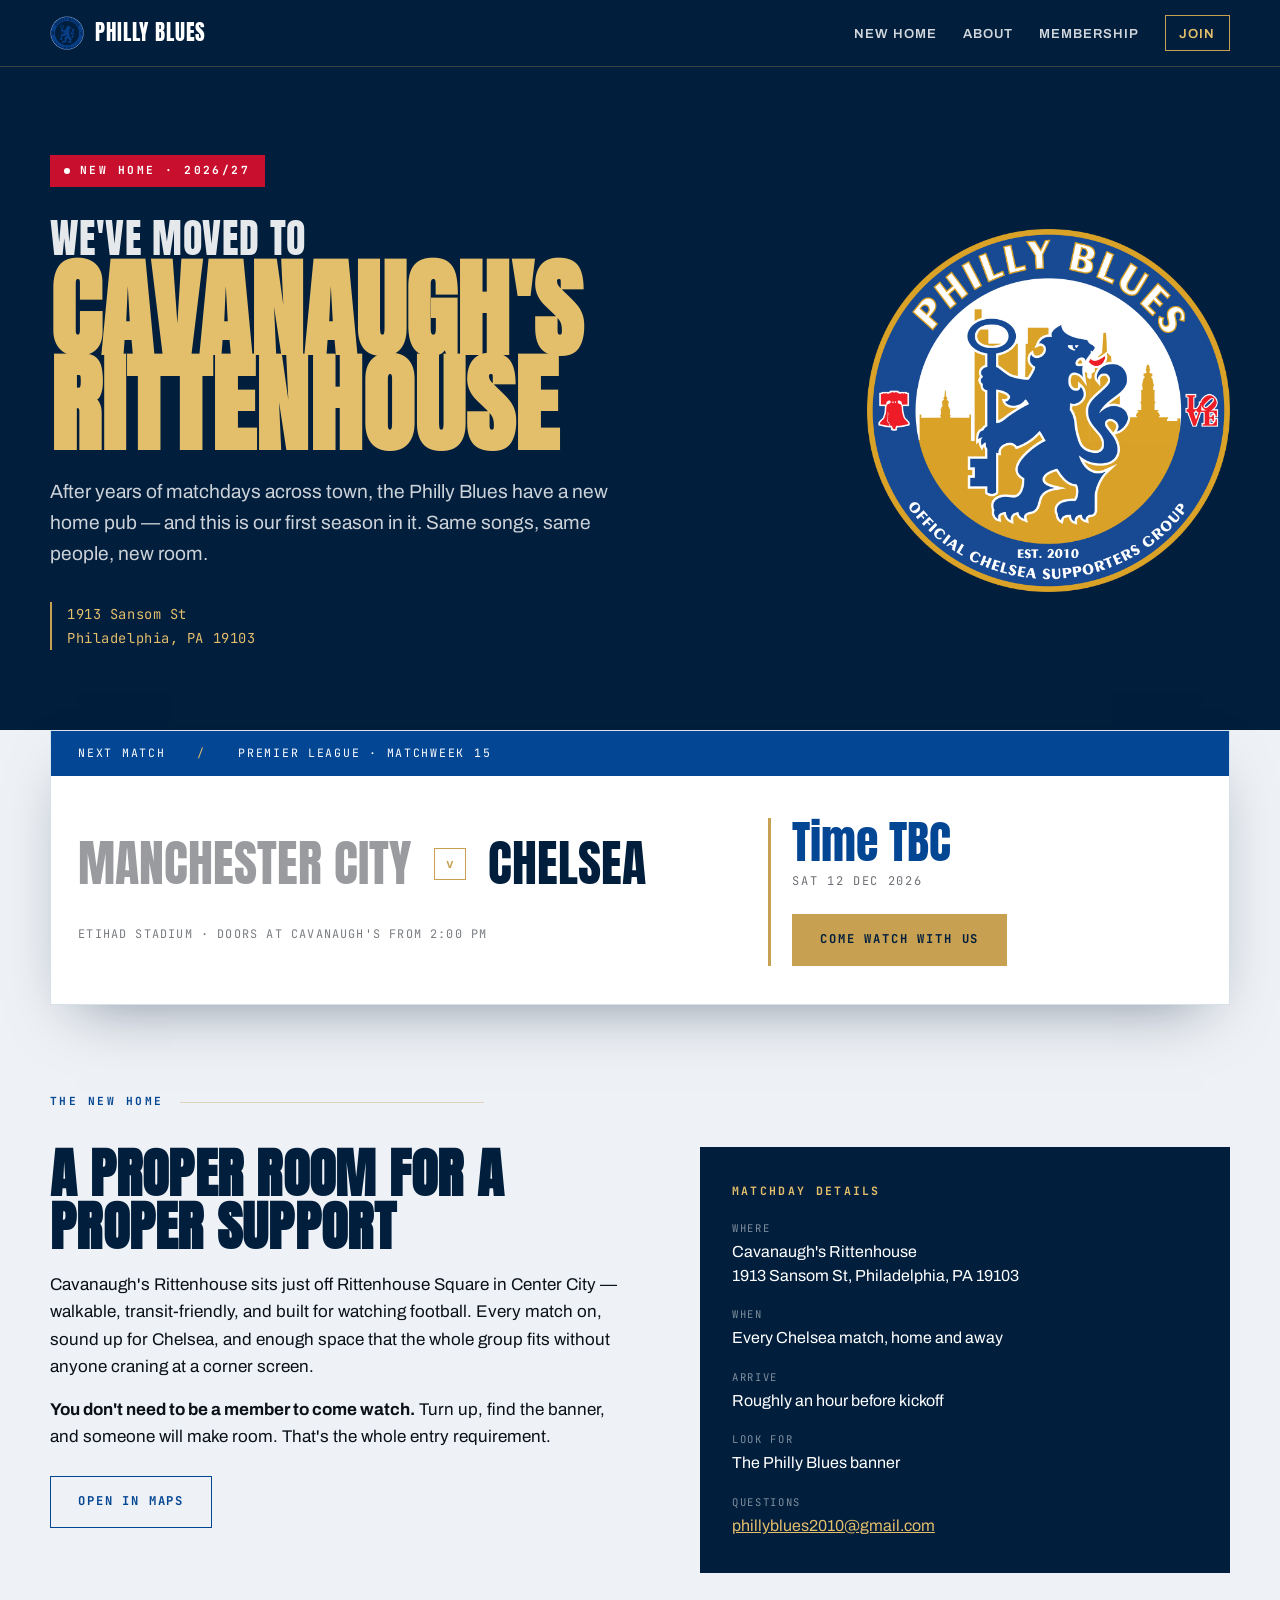
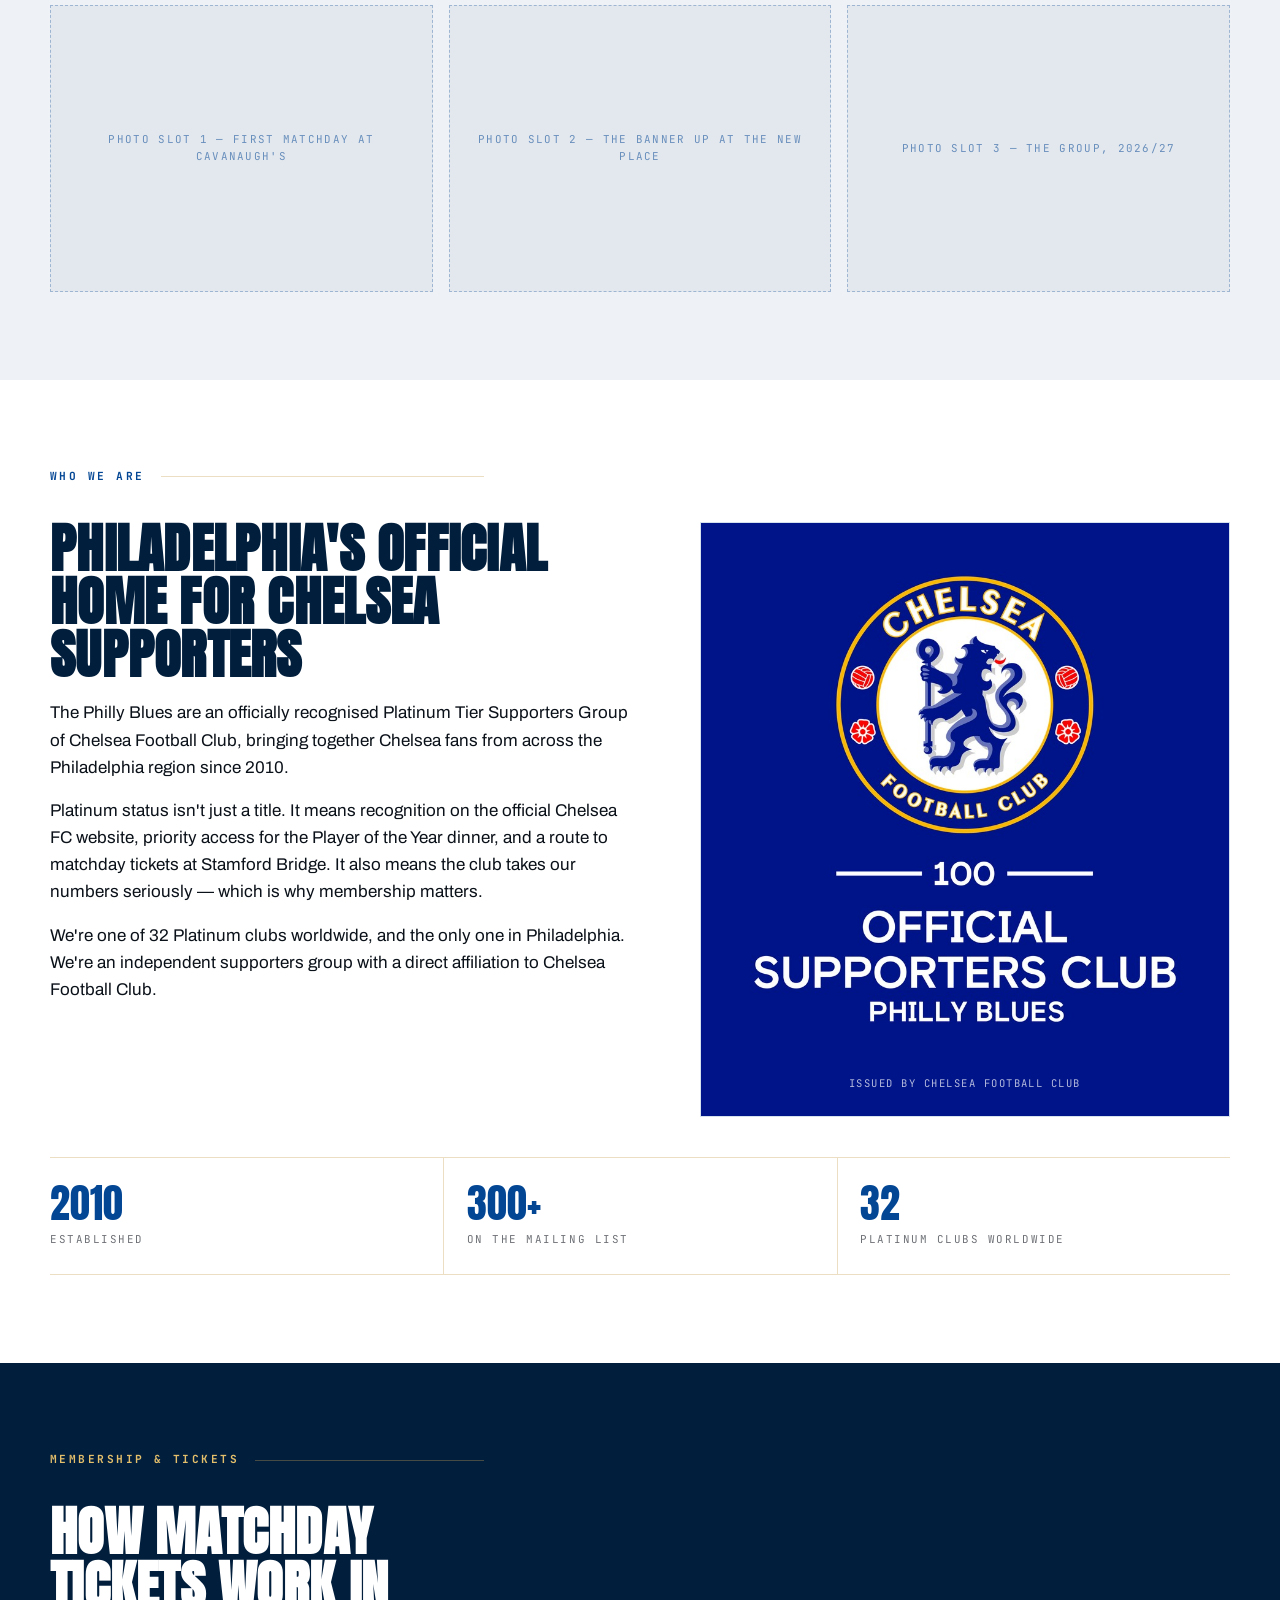
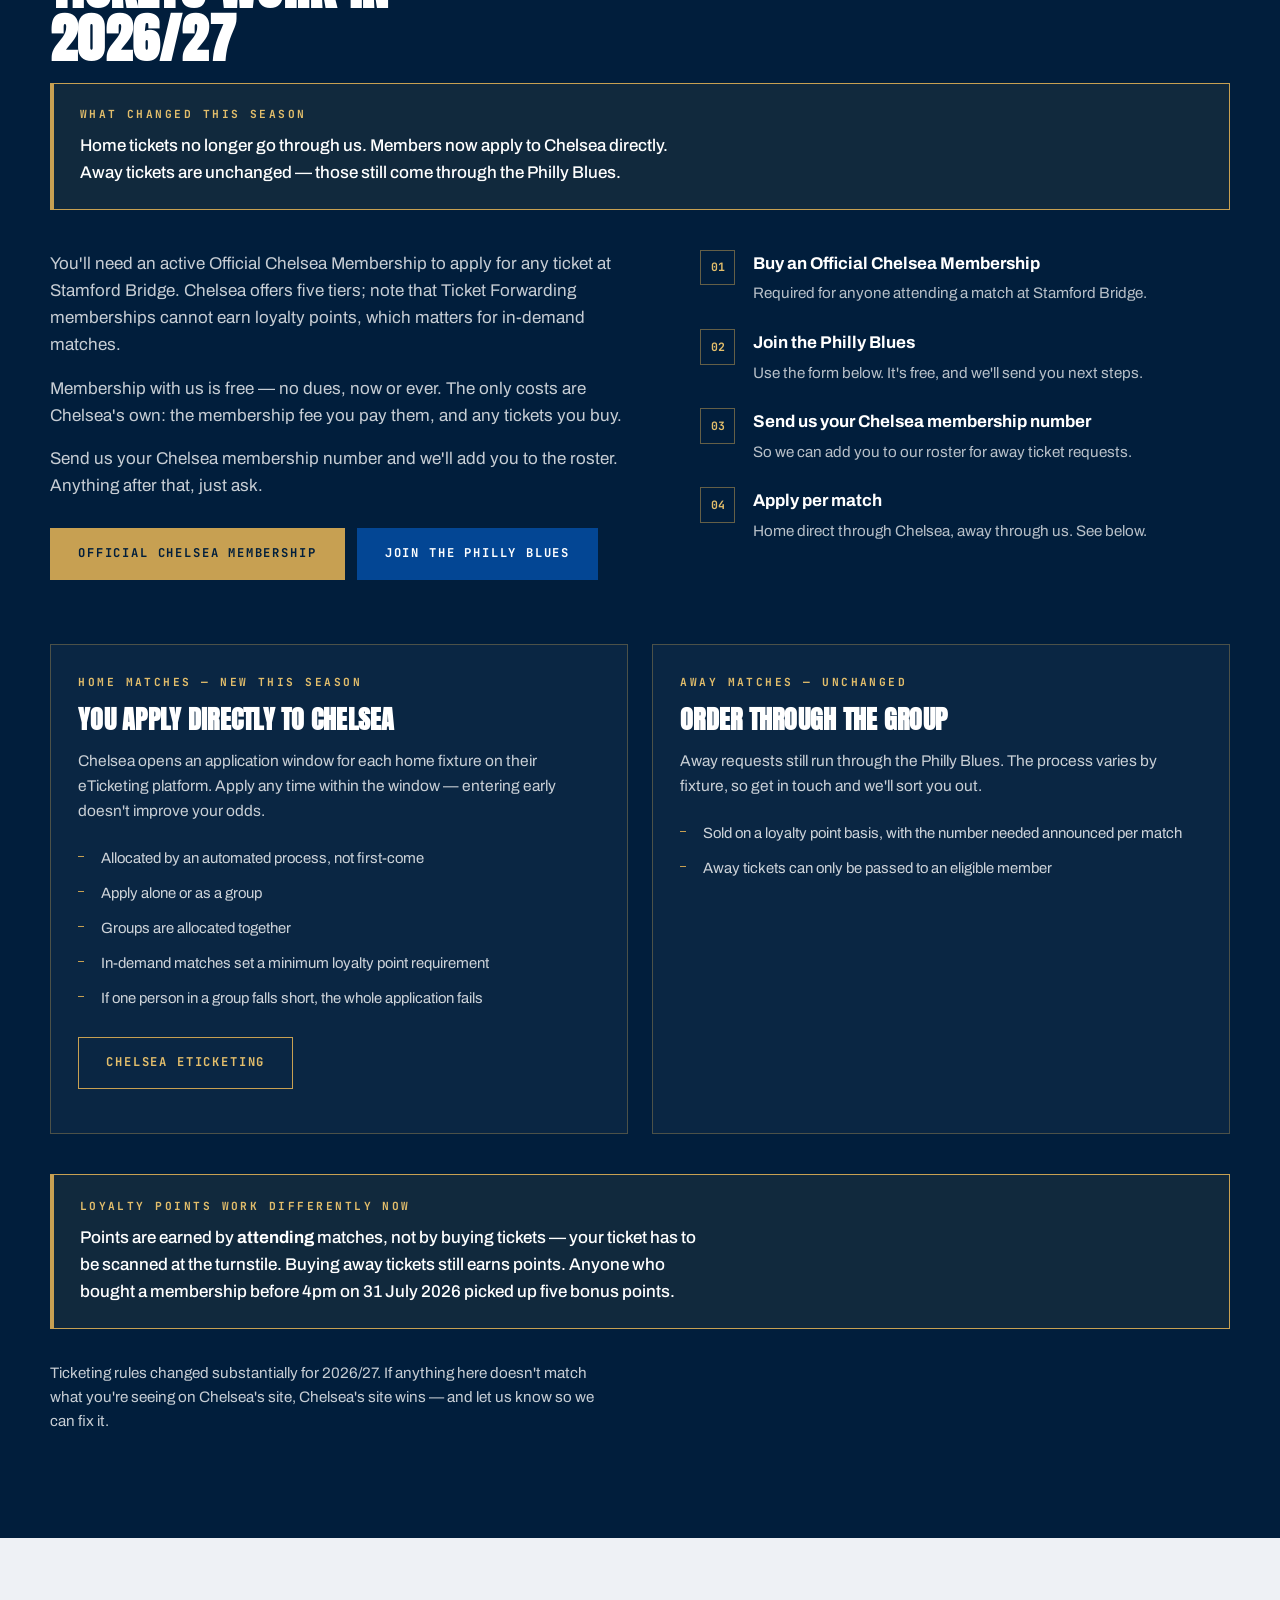
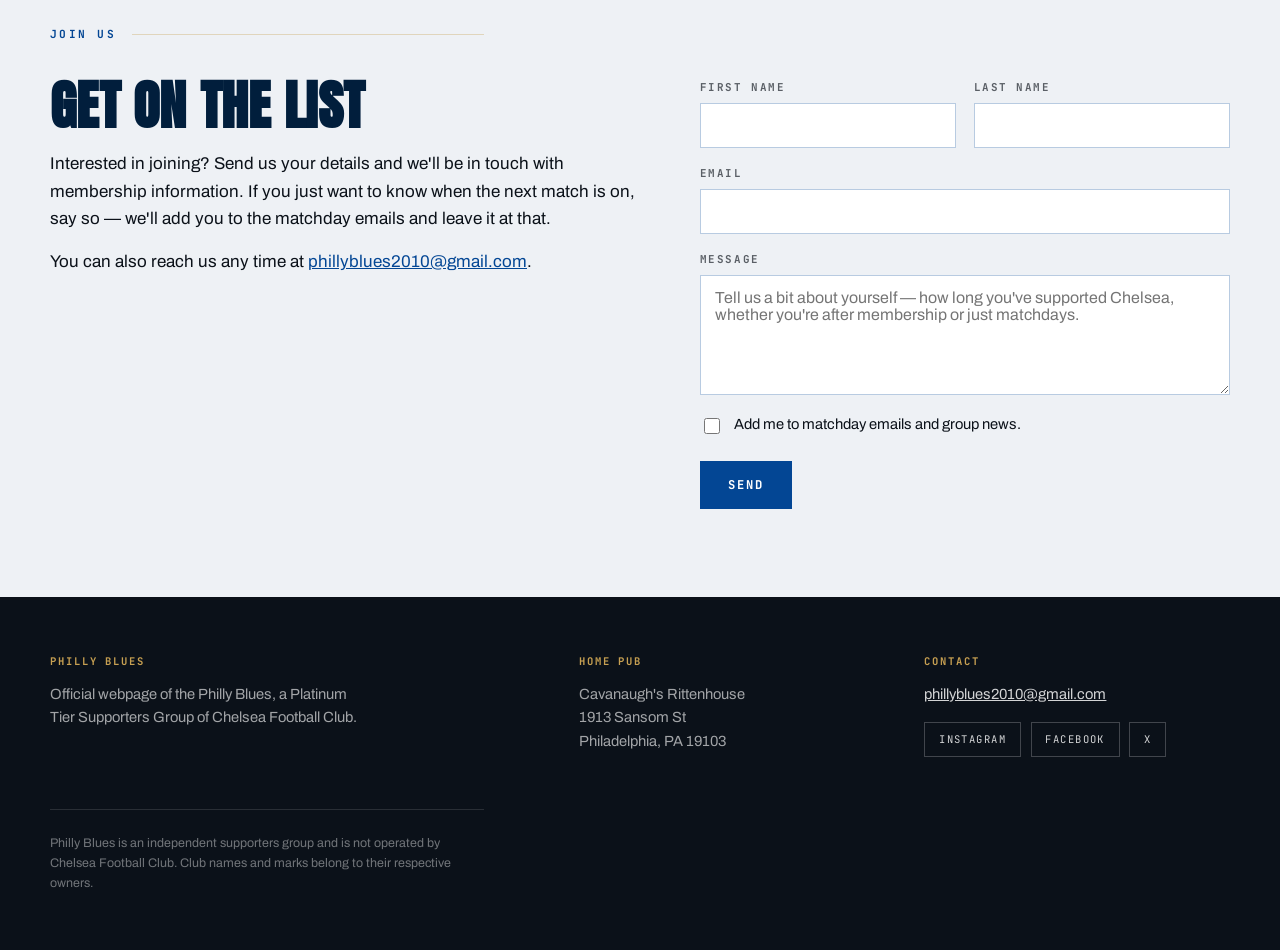
==== commit 571f77d4: "Add files via upload" ====
--- a/index.html
+++ b/index.html
@@ -567,8 +567,12 @@
             cannot earn loyalty points, which matters for in-demand matches.
           </p>
           <p>
-            Membership with us is separate, and it's what gets you into the away ticket process
-            and everything else the group does.
+            Membership with us is free — no dues, now or ever. The only costs are Chelsea's
+            own: the membership fee you pay them, and any tickets you buy.
+          </p>
+          <p>
+            Send us your Chelsea membership number and we'll add you to the roster. Anything
+            after that, just ask.
           </p>
           <p style="margin-top:1.8rem">
             <a class="btn btn-gold"
@@ -581,8 +585,8 @@
         <div>
           <ol class="steps">
             <li><div><strong>Buy an Official Chelsea Membership</strong><span>Required for anyone attending a match at Stamford Bridge.</span></div></li>
-            <li><div><strong>Join the Philly Blues</strong><span>Use the form below and we'll send payment details and next steps.</span></div></li>
-            <li><div><strong>Send us your membership number</strong><span>So we can add you to our roster for away ticket requests.</span></div></li>
+            <li><div><strong>Join the Philly Blues</strong><span>Use the form below. It's free, and we'll send you next steps.</span></div></li>
+            <li><div><strong>Send us your Chelsea membership number</strong><span>So we can add you to our roster for away ticket requests.</span></div></li>
             <li><div><strong>Apply per match</strong><span>Home direct through Chelsea, away through us. See below.</span></div></li>
           </ol>
         </div>
@@ -614,13 +618,11 @@
           <span class="eyebrow">Away matches — unchanged</span>
           <h3>Order through the group</h3>
           <p>
-            Away requests still run through the Philly Blues. Get in touch and we'll walk you
-            through it — the process and timings vary by fixture.
+            Away requests still run through the Philly Blues. The process varies by fixture,
+            so get in touch and we'll sort you out.
           </p>
           <ul>
-            <li>Sold on a loyalty point basis for most fixtures</li>
-            <li>Points required are announced per match</li>
-            <li>Buying an away ticket still earns loyalty points</li>
+            <li>Sold on a loyalty point basis, with the number needed announced per match</li>
             <li>Away tickets can only be passed to an eligible member</li>
           </ul>
         </div>
